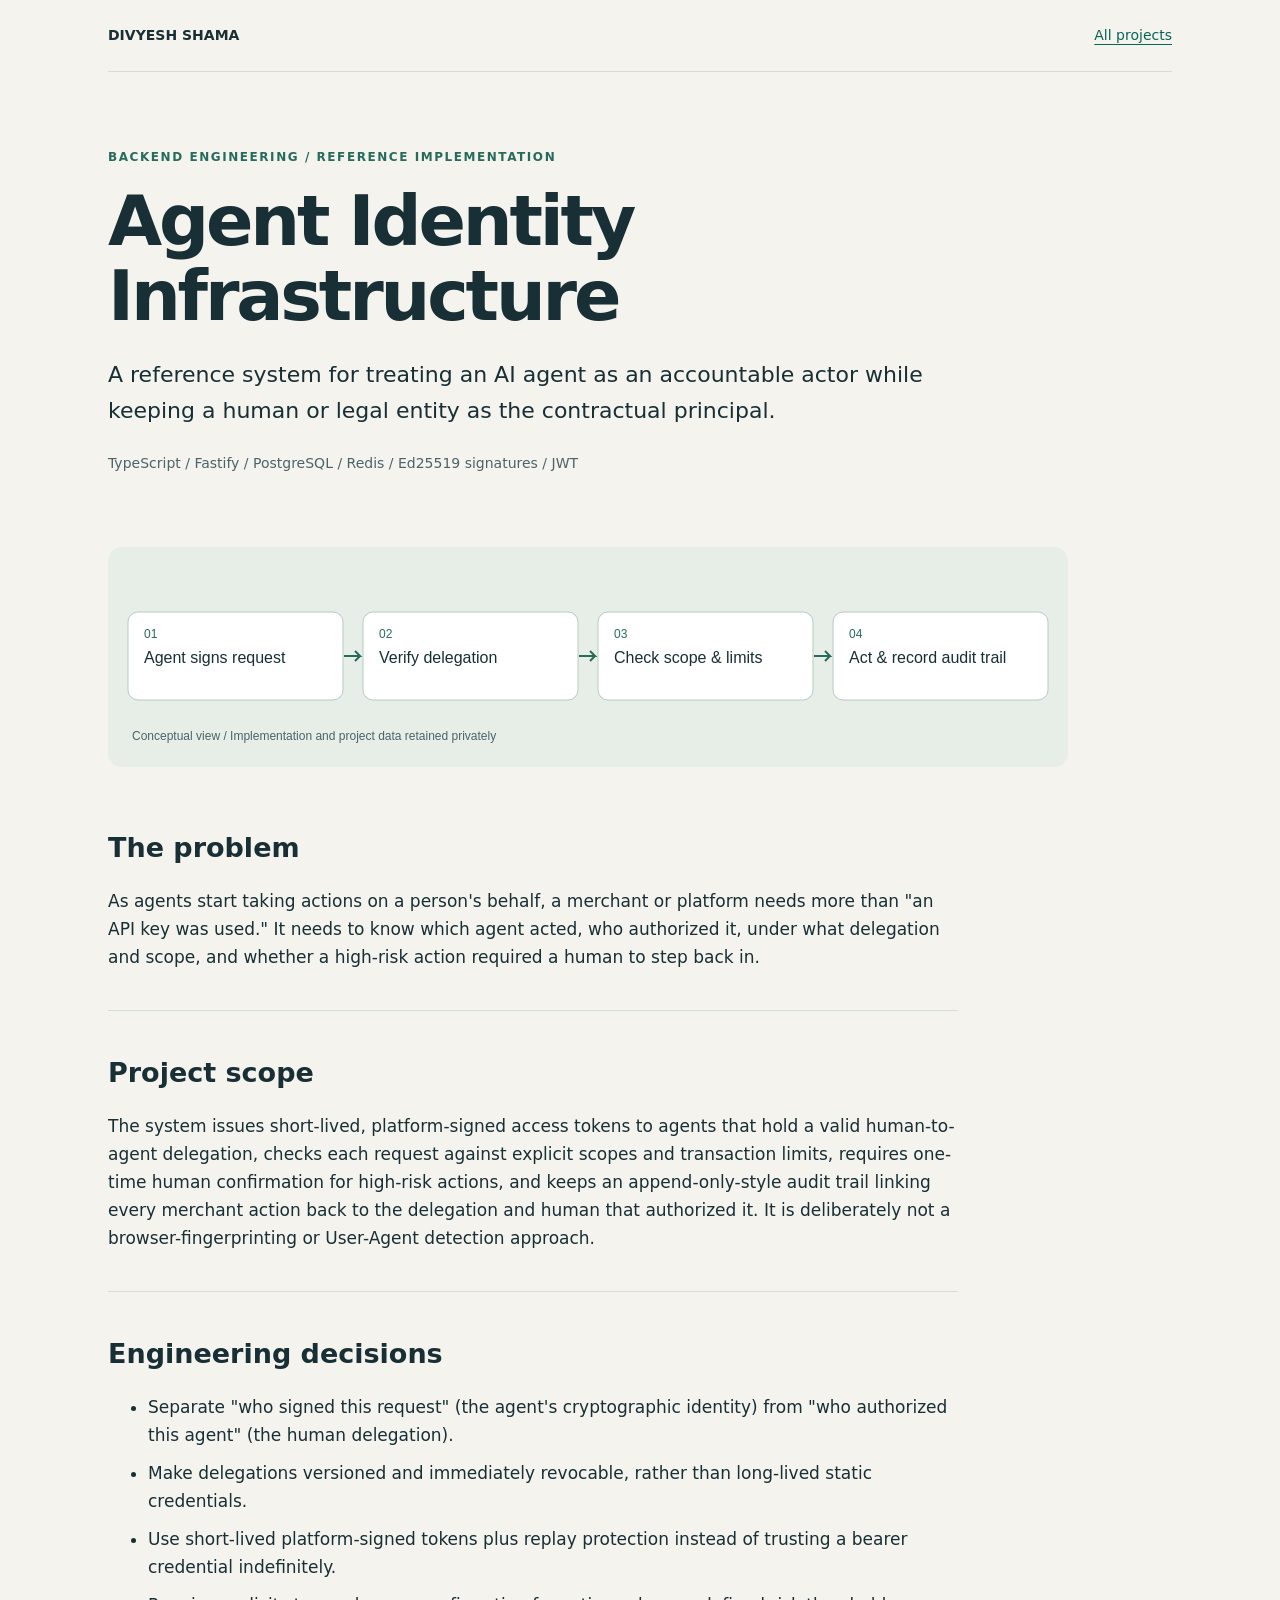
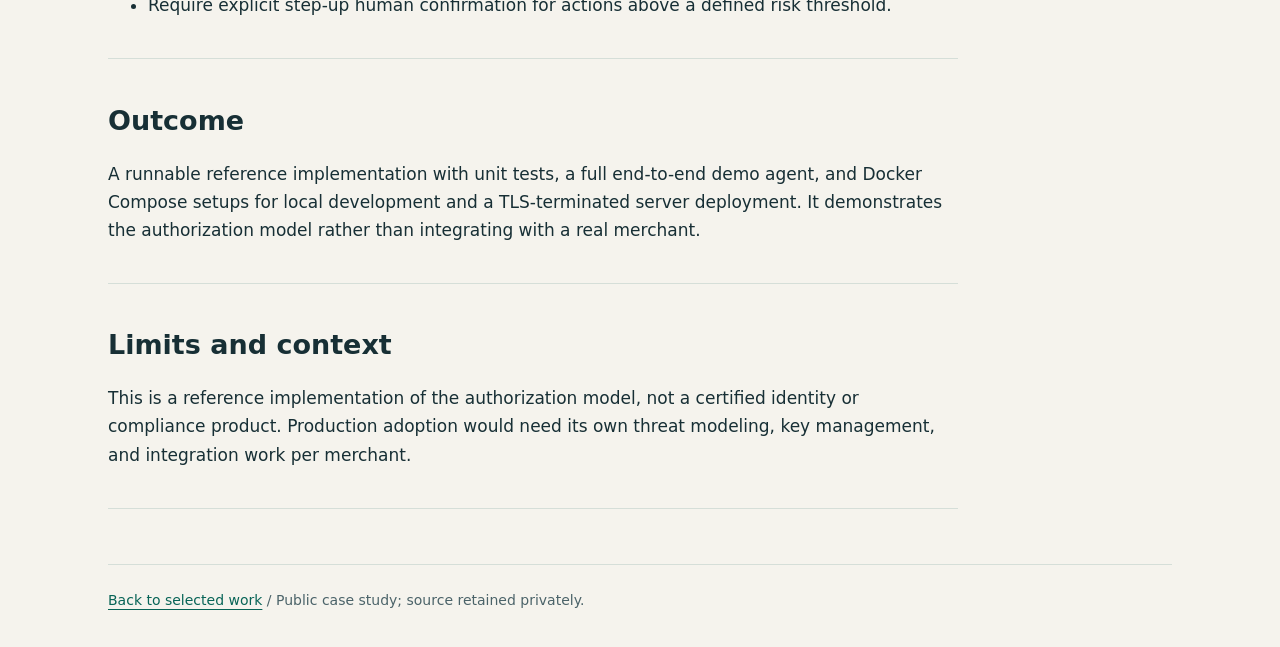
==== projects/agent-identity.html @ 23b09506 "Add Agent Identity Infrastructure and Multi-Agent Coder case studies Two new conceptual case studies" ====
<!doctype html><html lang="en"><head><meta charset="utf-8"><meta name="viewport" content="width=device-width, initial-scale=1"><title>Agent Identity Infrastructure | Divyesh Shama</title><link rel="stylesheet" href="../assets/style.css"></head><body><div class="wrap"><nav><strong>DIVYESH SHAMA</strong><a href="../index.html">All projects</a></nav><header><p class="eyebrow">Backend engineering / Reference implementation</p><h1>Agent Identity Infrastructure</h1><p class="lead">A reference system for treating an AI agent as an accountable actor while keeping a human or legal entity as the contractual principal.</p><p class="stack">TypeScript / Fastify / PostgreSQL / Redis / Ed25519 signatures / JWT</p></header><main><img class="hero-diagram" src="../assets/agent-identity.svg" alt="Conceptual workflow for Agent Identity Infrastructure"><div class="sections"><section><h2>The problem</h2><p>As agents start taking actions on a person's behalf, a merchant or platform needs more than "an API key was used." It needs to know which agent acted, who authorized it, under what delegation and scope, and whether a high-risk action required a human to step back in.</p></section><section><h2>Project scope</h2><p>The system issues short-lived, platform-signed access tokens to agents that hold a valid human-to-agent delegation, checks each request against explicit scopes and transaction limits, requires one-time human confirmation for high-risk actions, and keeps an append-only-style audit trail linking every merchant action back to the delegation and human that authorized it. It is deliberately not a browser-fingerprinting or User-Agent detection approach.</p></section><section><h2>Engineering decisions</h2><ul><li>Separate "who signed this request" (the agent's cryptographic identity) from "who authorized this agent" (the human delegation).</li><li>Make delegations versioned and immediately revocable, rather than long-lived static credentials.</li><li>Use short-lived platform-signed tokens plus replay protection instead of trusting a bearer credential indefinitely.</li><li>Require explicit step-up human confirmation for actions above a defined risk threshold.</li></ul></section><section><h2>Outcome</h2><p>A runnable reference implementation with unit tests, a full end-to-end demo agent, and Docker Compose setups for local development and a TLS-terminated server deployment. It demonstrates the authorization model rather than integrating with a real merchant.</p></section><section><h2>Limits and context</h2><p>This is a reference implementation of the authorization model, not a certified identity or compliance product. Production adoption would need its own threat modeling, key management, and integration work per merchant.</p></section></div></main><footer><a href="../index.html">Back to selected work</a> / Public case study; source retained privately.</footer></div></body></html>
---- assets/style.css ----
*{box-sizing:border-box}body{margin:0;background:#f5f3ed;color:#172f35;font:17px/1.65 system-ui,sans-serif}a{color:#086457;text-underline-offset:4px}a:focus-visible{outline:3px solid #b45e22;outline-offset:4px}.wrap{max-width:1120px;margin:auto;padding:0 28px}nav{display:flex;justify-content:space-between;gap:20px;padding:24px 0;border-bottom:1px solid #d4ddd8;font-size:14px}header{padding:64px 0 38px}.eyebrow{text-transform:uppercase;letter-spacing:.13em;font-weight:700;font-size:12px;color:#276b5d}h1{font-size:clamp(38px,6vw,70px);line-height:1.08;letter-spacing:-.045em;max-width:930px;margin:16px 0 22px}h2{font-size:27px;line-height:1.25}h3{font-size:23px;line-height:1.3}.lead{font-size:22px;max-width:850px}.grid{display:grid;grid-template-columns:repeat(2,minmax(0,1fr));gap:22px}.card{background:white;padding:28px;border:1px solid #d5ded8;border-radius:14px}.card img{width:100%;height:auto}.stack,.note{font-size:14px;color:#4b6369}.sections{max-width:850px}.sections section{padding:22px 0;border-bottom:1px solid #d5ded8}.hero-diagram{width:100%;max-width:960px;display:block;margin:20px 0}footer{margin-top:55px;border-top:1px solid #d5ded8;padding:24px 0 35px;font-size:14px;color:#4b6369}.button{display:inline-block;border:1px solid #296759;border-radius:7px;padding:9px 16px;text-decoration:none;margin:12px 0}li{margin:10px 0}@media(max-width:700px){.grid{grid-template-columns:1fr}header{padding-top:38px}nav{flex-wrap:wrap}.lead{font-size:19px}}@media print{nav{display:none}body{background:white}.card,section{break-inside:avoid}h1{font-size:34px}}
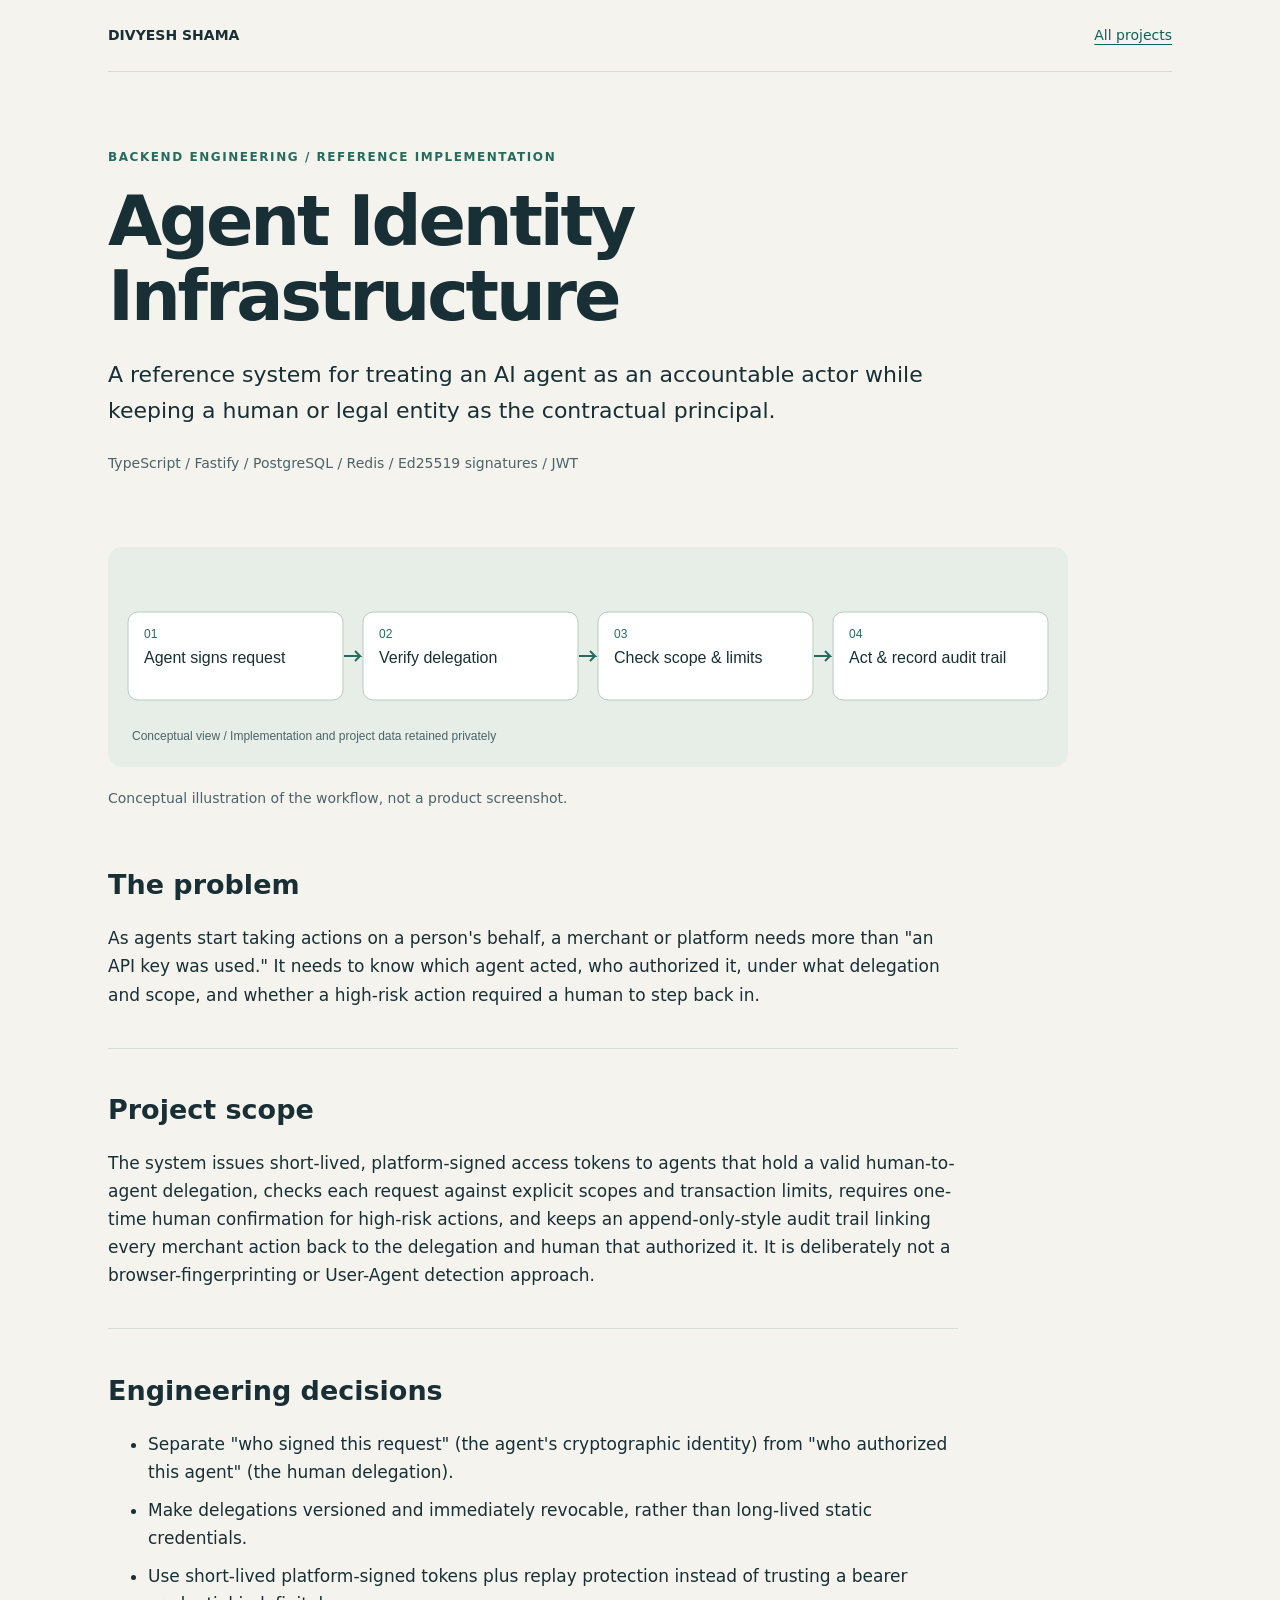
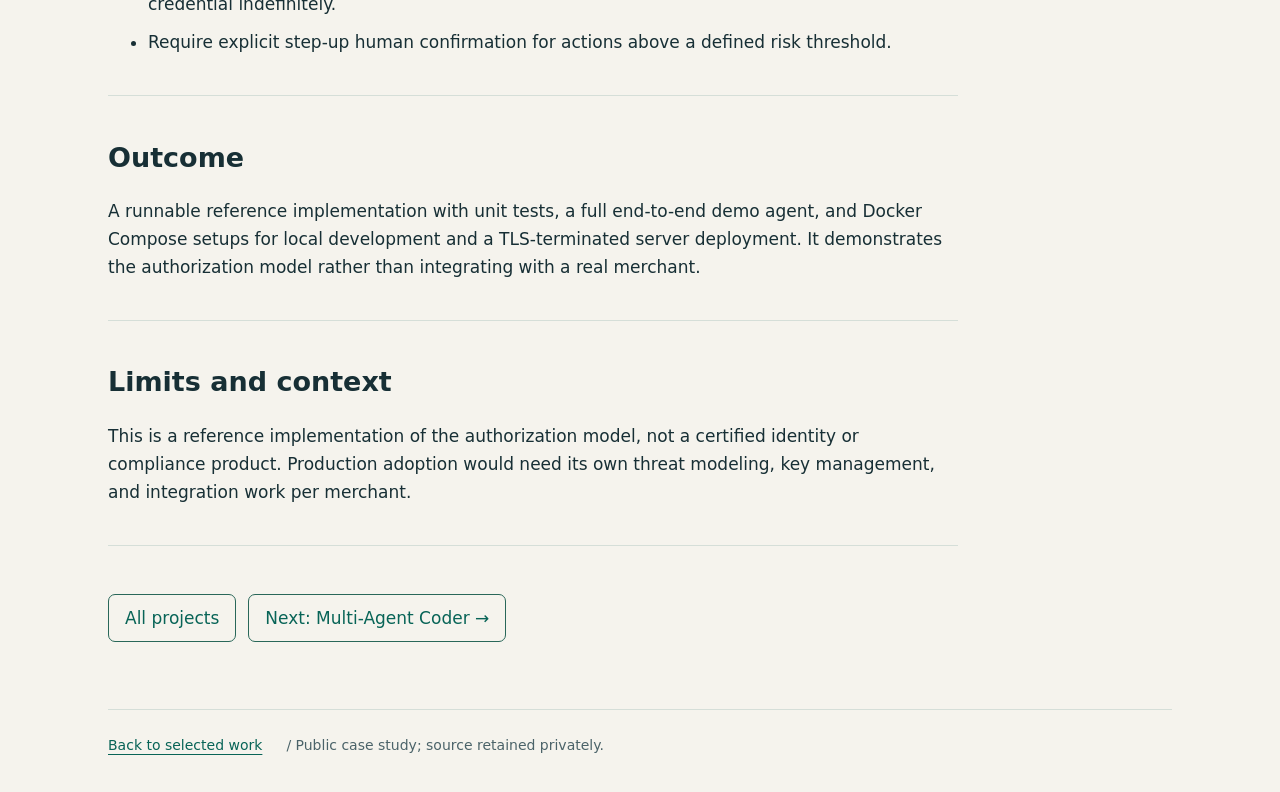
==== commit ecfdd272: "Improve project hierarchy, navigation and accessibility" ====
--- a/projects/agent-identity.html
+++ b/projects/agent-identity.html
@@ -1 +1 @@
-<!doctype html><html lang="en"><head><meta charset="utf-8"><meta name="viewport" content="width=device-width, initial-scale=1"><title>Agent Identity Infrastructure | Divyesh Shama</title><link rel="stylesheet" href="../assets/style.css"></head><body><div class="wrap"><nav><strong>DIVYESH SHAMA</strong><a href="../index.html">All projects</a></nav><header><p class="eyebrow">Backend engineering / Reference implementation</p><h1>Agent Identity Infrastructure</h1><p class="lead">A reference system for treating an AI agent as an accountable actor while keeping a human or legal entity as the contractual principal.</p><p class="stack">TypeScript / Fastify / PostgreSQL / Redis / Ed25519 signatures / JWT</p></header><main><img class="hero-diagram" src="../assets/agent-identity.svg" alt="Conceptual workflow for Agent Identity Infrastructure"><div class="sections"><section><h2>The problem</h2><p>As agents start taking actions on a person's behalf, a merchant or platform needs more than "an API key was used." It needs to know which agent acted, who authorized it, under what delegation and scope, and whether a high-risk action required a human to step back in.</p></section><section><h2>Project scope</h2><p>The system issues short-lived, platform-signed access tokens to agents that hold a valid human-to-agent delegation, checks each request against explicit scopes and transaction limits, requires one-time human confirmation for high-risk actions, and keeps an append-only-style audit trail linking every merchant action back to the delegation and human that authorized it. It is deliberately not a browser-fingerprinting or User-Agent detection approach.</p></section><section><h2>Engineering decisions</h2><ul><li>Separate "who signed this request" (the agent's cryptographic identity) from "who authorized this agent" (the human delegation).</li><li>Make delegations versioned and immediately revocable, rather than long-lived static credentials.</li><li>Use short-lived platform-signed tokens plus replay protection instead of trusting a bearer credential indefinitely.</li><li>Require explicit step-up human confirmation for actions above a defined risk threshold.</li></ul></section><section><h2>Outcome</h2><p>A runnable reference implementation with unit tests, a full end-to-end demo agent, and Docker Compose setups for local development and a TLS-terminated server deployment. It demonstrates the authorization model rather than integrating with a real merchant.</p></section><section><h2>Limits and context</h2><p>This is a reference implementation of the authorization model, not a certified identity or compliance product. Production adoption would need its own threat modeling, key management, and integration work per merchant.</p></section></div></main><footer><a href="../index.html">Back to selected work</a> / Public case study; source retained privately.</footer></div></body></html>
+<!doctype html><html lang="en"><head><meta charset="utf-8"><meta name="viewport" content="width=device-width, initial-scale=1"><title>Agent Identity Infrastructure | Divyesh Shama</title><link rel="stylesheet" href="../assets/style.css"><meta name="description" content="A reference system for treating an AI agent as an accountable actor while keeping a human or legal entity as the contractual principal."><link rel="canonical" href="https://divyeshdevasya.github.io/portfolio/projects/agent-identity.html"></head><body><a class="skip-link" href="#main">Skip to case study</a><div class="wrap"><nav aria-label="Main navigation"><strong>DIVYESH SHAMA</strong><a href="../index.html">All projects</a></nav><header><p class="eyebrow">Backend engineering / Reference implementation</p><h1>Agent Identity Infrastructure</h1><p class="lead">A reference system for treating an AI agent as an accountable actor while keeping a human or legal entity as the contractual principal.</p><p class="stack">TypeScript / Fastify / PostgreSQL / Redis / Ed25519 signatures / JWT</p></header><main id="main"><img class="hero-diagram" src="../assets/agent-identity.svg" alt="Conceptual workflow for Agent Identity Infrastructure"><p class="diagram-caption">Conceptual illustration of the workflow, not a product screenshot.</p><div class="sections"><section><h2>The problem</h2><p>As agents start taking actions on a person's behalf, a merchant or platform needs more than "an API key was used." It needs to know which agent acted, who authorized it, under what delegation and scope, and whether a high-risk action required a human to step back in.</p></section><section><h2>Project scope</h2><p>The system issues short-lived, platform-signed access tokens to agents that hold a valid human-to-agent delegation, checks each request against explicit scopes and transaction limits, requires one-time human confirmation for high-risk actions, and keeps an append-only-style audit trail linking every merchant action back to the delegation and human that authorized it. It is deliberately not a browser-fingerprinting or User-Agent detection approach.</p></section><section><h2>Engineering decisions</h2><ul><li>Separate "who signed this request" (the agent's cryptographic identity) from "who authorized this agent" (the human delegation).</li><li>Make delegations versioned and immediately revocable, rather than long-lived static credentials.</li><li>Use short-lived platform-signed tokens plus replay protection instead of trusting a bearer credential indefinitely.</li><li>Require explicit step-up human confirmation for actions above a defined risk threshold.</li></ul></section><section><h2>Outcome</h2><p>A runnable reference implementation with unit tests, a full end-to-end demo agent, and Docker Compose setups for local development and a TLS-terminated server deployment. It demonstrates the authorization model rather than integrating with a real merchant.</p></section><section><h2>Limits and context</h2><p>This is a reference implementation of the authorization model, not a certified identity or compliance product. Production adoption would need its own threat modeling, key management, and integration work per merchant.</p></section></div><div class="case-nav"><a class="button" href="../index.html">All projects</a><a class="button" href="multi-agent-coder.html">Next: Multi-Agent Coder &rarr;</a></div></main><footer><a href="../index.html">Back to selected work</a> / Public case study; source retained privately.</footer></div></body></html>
--- a/assets/style.css
+++ b/assets/style.css
@@ -1 +1,16 @@
-*{box-sizing:border-box}body{margin:0;background:#f5f3ed;color:#172f35;font:17px/1.65 system-ui,sans-serif}a{color:#086457;text-underline-offset:4px}a:focus-visible{outline:3px solid #b45e22;outline-offset:4px}.wrap{max-width:1120px;margin:auto;padding:0 28px}nav{display:flex;justify-content:space-between;gap:20px;padding:24px 0;border-bottom:1px solid #d4ddd8;font-size:14px}header{padding:64px 0 38px}.eyebrow{text-transform:uppercase;letter-spacing:.13em;font-weight:700;font-size:12px;color:#276b5d}h1{font-size:clamp(38px,6vw,70px);line-height:1.08;letter-spacing:-.045em;max-width:930px;margin:16px 0 22px}h2{font-size:27px;line-height:1.25}h3{font-size:23px;line-height:1.3}.lead{font-size:22px;max-width:850px}.grid{display:grid;grid-template-columns:repeat(2,minmax(0,1fr));gap:22px}.card{background:white;padding:28px;border:1px solid #d5ded8;border-radius:14px}.card img{width:100%;height:auto}.stack,.note{font-size:14px;color:#4b6369}.sections{max-width:850px}.sections section{padding:22px 0;border-bottom:1px solid #d5ded8}.hero-diagram{width:100%;max-width:960px;display:block;margin:20px 0}footer{margin-top:55px;border-top:1px solid #d5ded8;padding:24px 0 35px;font-size:14px;color:#4b6369}.button{display:inline-block;border:1px solid #296759;border-radius:7px;padding:9px 16px;text-decoration:none;margin:12px 0}li{margin:10px 0}@media(max-width:700px){.grid{grid-template-columns:1fr}header{padding-top:38px}nav{flex-wrap:wrap}.lead{font-size:19px}}@media print{nav{display:none}body{background:white}.card,section{break-inside:avoid}h1{font-size:34px}}+*{box-sizing:border-box}body{margin:0;background:#f5f3ed;color:#172f35;font:17px/1.65 system-ui,sans-serif}a{color:#086457;text-underline-offset:4px}a:focus-visible{outline:3px solid #b45e22;outline-offset:4px}.wrap{max-width:1120px;margin:auto;padding:0 28px}nav{display:flex;justify-content:space-between;gap:20px;padding:24px 0;border-bottom:1px solid #d4ddd8;font-size:14px}header{padding:64px 0 38px}.eyebrow{text-transform:uppercase;letter-spacing:.13em;font-weight:700;font-size:12px;color:#276b5d}h1{font-size:clamp(38px,6vw,70px);line-height:1.08;letter-spacing:-.045em;max-width:930px;margin:16px 0 22px}h2{font-size:27px;line-height:1.25}h3{font-size:23px;line-height:1.3}.lead{font-size:22px;max-width:850px}.grid{display:grid;grid-template-columns:repeat(2,minmax(0,1fr));gap:22px}.card{background:white;padding:28px;border:1px solid #d5ded8;border-radius:14px}.card img{width:100%;height:auto}.stack,.note{font-size:14px;color:#4b6369}.sections{max-width:850px}.sections section{padding:22px 0;border-bottom:1px solid #d5ded8}.hero-diagram{width:100%;max-width:960px;display:block;margin:20px 0}footer{margin-top:55px;border-top:1px solid #d5ded8;padding:24px 0 35px;font-size:14px;color:#4b6369}.button{display:inline-block;border:1px solid #296759;border-radius:7px;padding:9px 16px;text-decoration:none;margin:12px 0}li{margin:10px 0}@media(max-width:700px){.grid{grid-template-columns:1fr}header{padding-top:38px}nav{flex-wrap:wrap}.lead{font-size:19px}}@media print{nav{display:none}body{background:white}.card,section{break-inside:avoid}h1{font-size:34px}}
+/* Project hierarchy and accessible navigation. */
+html{scroll-behavior:smooth;scroll-padding-top:24px}
+.skip-link{position:absolute;top:-80px;left:20px;background:#fff;padding:12px 20px;z-index:10}.skip-link:focus{top:12px}
+.wordmark{text-decoration:none;color:inherit;font-weight:800;letter-spacing:.08em}
+.home-hero{padding:72px 0 40px;border-bottom:0}.home-hero h1{max-width:980px}.home-hero .lead{max-width:780px}
+.hero-actions{display:flex;flex-wrap:wrap;gap:12px}.primary{background:#172f35;color:#fff;border-color:#172f35}.button:hover{background:#e4eee8;color:#172f35}.primary:hover{background:#285158;color:#fff}
+.section-nav{justify-content:flex-start;flex-wrap:wrap;gap:12px 26px;padding:20px 0;border-top:1px solid #d4ddd8}.section-nav a{font-weight:650;text-decoration:none}
+.project-group{padding-top:48px}.section-heading{margin-bottom:22px}.section-heading h2{font-size:clamp(28px,4vw,38px);letter-spacing:-.03em;margin:5px 0 10px}.section-heading p{margin:6px 0;max-width:740px}
+.featured-grid{grid-template-columns:repeat(3,minmax(0,1fr))}.card{display:flex;flex-direction:column;padding:24px;box-shadow:0 6px 20px #172f3505}.card h3{margin:8px 0 12px;font-size:25px}.card p{margin:10px 0}.card img{aspect-ratio:48/11;object-fit:contain;margin:18px 0}.card .button{align-self:flex-start;margin-top:auto}.card .stack{padding-bottom:16px}.featured-grid .card{border-top:3px solid #276b5d}
+.presentation-note{margin-top:54px;padding:24px 28px;background:#e9eee8;border-radius:12px;max-width:900px}.presentation-note h2{font-size:22px;margin-top:0}.presentation-note p{margin-bottom:0}
+footer{display:flex;gap:14px 24px;flex-wrap:wrap;align-items:center}footer span{margin-right:auto}.diagram-caption{font-size:14px;color:#4b6369}.case-nav{margin-top:36px;display:flex;gap:12px;flex-wrap:wrap}
+@media(max-width:950px){.featured-grid{grid-template-columns:1fr}.featured-grid .card{display:grid;grid-template-columns:1fr 1fr;column-gap:24px}.featured-grid .card>*{grid-column:1}.featured-grid .card img{grid-column:2;grid-row:1/6;align-self:center}.featured-grid .card .button{justify-self:start}}
+@media(max-width:600px){.wrap{padding:0 20px}.home-hero{padding-top:42px}.featured-grid .card{display:flex}.section-nav{font-size:13px;gap:12px 20px}.card{padding:22px}.project-group{padding-top:36px}}
+@media(prefers-reduced-motion:reduce){html{scroll-behavior:auto}}
+@media print{.skip-link,.hero-actions,.section-nav,.case-nav{display:none}.featured-grid{display:block}.card{margin-bottom:16px;box-shadow:none}.home-hero{padding:20px 0}}
